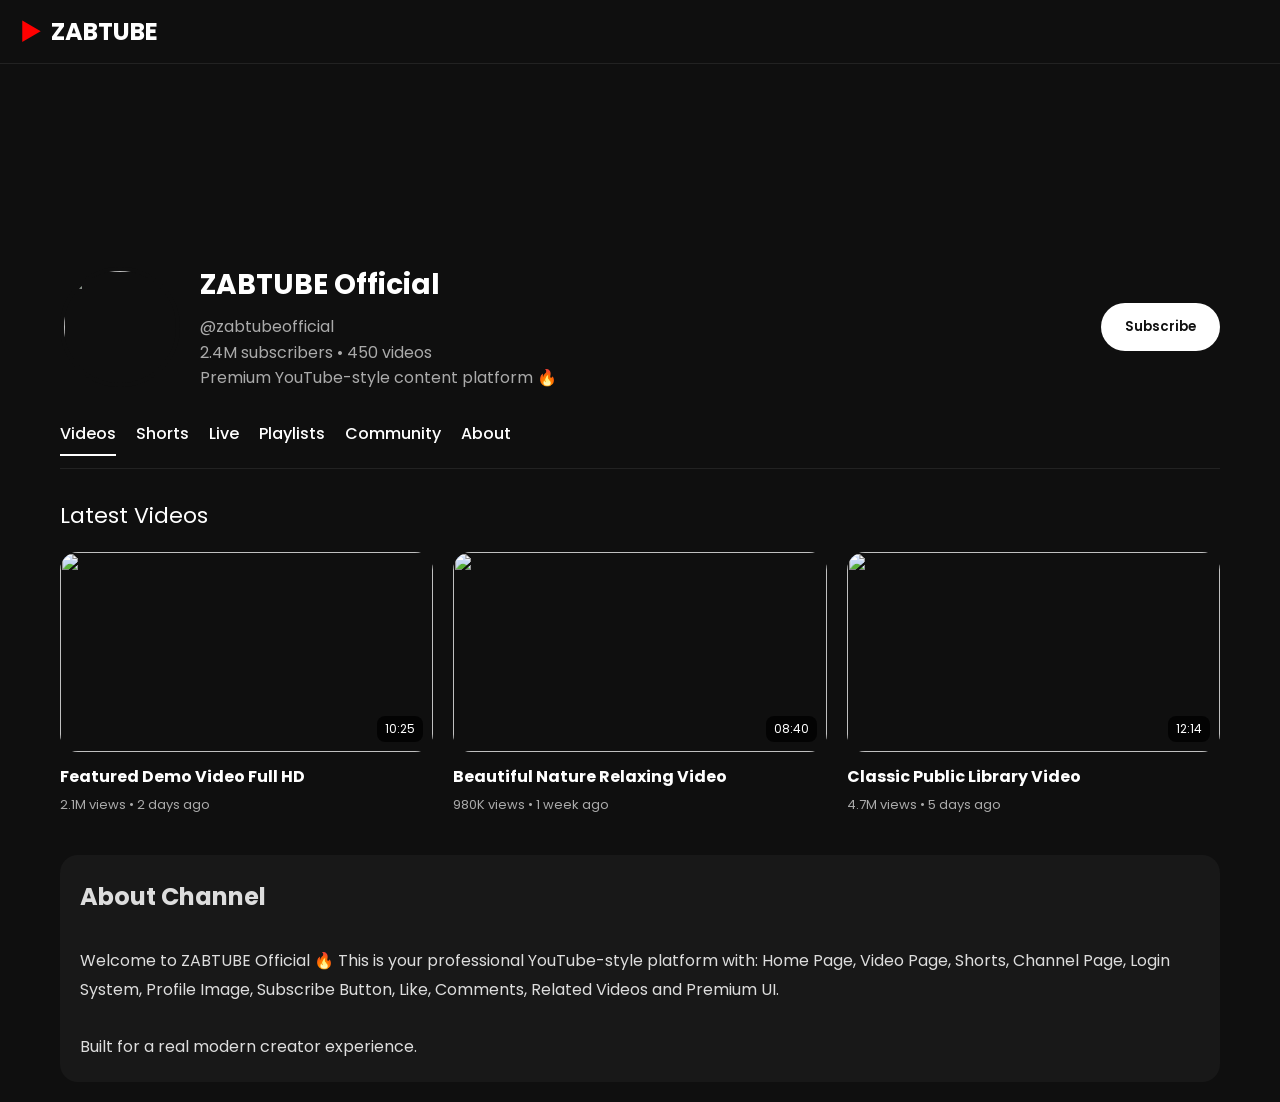
==== channel.html @ 4d110b27 "Create channel.html" ====
<!DOCTYPE html>
<html lang="hi">
<head>
<meta charset="UTF-8">
<meta name="viewport" content="width=device-width, initial-scale=1.0">
<title>ZABTUBE Channel</title>

<link href="https://fonts.googleapis.com/css2?family=Poppins:wght@300;400;500;600;700&display=swap" rel="stylesheet">

<style>
*{
  margin:0;
  padding:0;
  box-sizing:border-box;
  font-family:'Poppins',sans-serif;
}

body{
  background:#0f0f0f;
  color:#fff;
}

header{
  position:sticky;
  top:0;
  z-index:999;
  background:#0f0f0f;
  border-bottom:1px solid #222;
  padding:14px 20px;
  display:flex;
  align-items:center;
}

.logo{
  display:flex;
  align-items:center;
  gap:10px;
  font-size:24px;
  font-weight:700;
  cursor:pointer;
}

.logo span{
  color:#ff0000;
}

.banner{
  width:100%;
  height:240px;
  background:url('https://images.unsplash.com/photo-1498050108023-c5249f4df085') center/cover;
}

.channel-wrapper{
  max-width:1200px;
  margin:auto;
  padding:20px;
}

.channel-header{
  display:flex;
  align-items:center;
  justify-content:space-between;
  flex-wrap:wrap;
  gap:20px;
  margin-top:-60px;
}

.channel-left{
  display:flex;
  align-items:center;
  gap:20px;
}

.channel-avatar{
  width:120px;
  height:120px;
  border-radius:50%;
  border:4px solid #0f0f0f;
  object-fit:cover;
}

.channel-info h1{
  font-size:28px;
  margin-bottom:8px;
}

.channel-meta{
  color:#aaa;
  line-height:1.6;
}

.subscribe-btn{
  padding:14px 24px;
  border:none;
  border-radius:30px;
  background:#fff;
  color:#111;
  font-weight:600;
  cursor:pointer;
}

.tabs{
  display:flex;
  gap:20px;
  margin:30px 0;
  border-bottom:1px solid #222;
  padding-bottom:12px;
  overflow-x:auto;
}

.tab{
  cursor:pointer;
  white-space:nowrap;
  font-weight:500;
}

.tab.active{
  color:#fff;
  border-bottom:2px solid #fff;
  padding-bottom:8px;
}

.section-title{
  font-size:22px;
  margin-bottom:20px;
}

.videos{
  display:grid;
  grid-template-columns:repeat(auto-fit,minmax(300px,1fr));
  gap:20px;
}

.card{
  cursor:pointer;
}

.thumbnail{
  border-radius:18px;
  overflow:hidden;
  position:relative;
}

.thumbnail img{
  width:100%;
  height:200px;
  object-fit:cover;
  display:block;
}

.duration{
  position:absolute;
  bottom:10px;
  right:10px;
  background:rgba(0,0,0,.8);
  padding:4px 8px;
  border-radius:8px;
  font-size:12px;
}

.card h3{
  margin-top:12px;
  font-size:16px;
}

.meta{
  margin-top:6px;
  font-size:13px;
  color:#aaa;
}

.about-box{
  margin-top:40px;
  background:#181818;
  padding:20px;
  border-radius:18px;
  line-height:1.8;
  color:#ddd;
}

@media(max-width:768px){
  .channel-header{
    flex-direction:column;
    align-items:flex-start;
  }

  .channel-left{
    flex-direction:column;
    align-items:flex-start;
  }

  .channel-avatar{
    width:100px;
    height:100px;
  }
}
</style>
</head>
<body>

<header>
  <div class="logo" onclick="window.location.href='index.html'">
    <span>▶</span> ZABTUBE
  </div>
</header>

<div class="banner"></div>

<div class="channel-wrapper">

  <div class="channel-header">

    <div class="channel-left">
      <img 
        class="channel-avatar"
        src="https://i.pravatar.cc/300?img=8"
      >

      <div class="channel-info">
        <h1>ZABTUBE Official</h1>

        <div class="channel-meta">
          @zabtubeofficial <br>
          2.4M subscribers • 450 videos <br>
          Premium YouTube-style content platform 🔥
        </div>
      </div>
    </div>

    <button class="subscribe-btn">
      Subscribe
    </button>

  </div>

  <div class="tabs">
    <div class="tab active">Videos</div>
    <div class="tab">Shorts</div>
    <div class="tab">Live</div>
    <div class="tab">Playlists</div>
    <div class="tab">Community</div>
    <div class="tab">About</div>
  </div>

  <div class="section-title">
    Latest Videos
  </div>

  <div class="videos">

    <div class="card" onclick="window.location.href='video.html'">
      <div class="thumbnail">
        <img src="https://i.ytimg.com/vi/dQw4w9WgXcQ/hqdefault.jpg">
        <div class="duration">10:25</div>
      </div>

      <h3>Featured Demo Video Full HD</h3>
      <div class="meta">
        2.1M views • 2 days ago
      </div>
    </div>

    <div class="card" onclick="window.location.href='video.html'">
      <div class="thumbnail">
        <img src="https://i.ytimg.com/vi/ysz5S6PUM-U/hqdefault.jpg">
        <div class="duration">08:40</div>
      </div>

      <h3>Beautiful Nature Relaxing Video</h3>
      <div class="meta">
        980K views • 1 week ago
      </div>
    </div>

    <div class="card" onclick="window.location.href='video.html'">
      <div class="thumbnail">
        <img src="https://i.ytimg.com/vi/jNQXAC9IVRw/hqdefault.jpg">
        <div class="duration">12:14</div>
      </div>

      <h3>Classic Public Library Video</h3>
      <div class="meta">
        4.7M views • 5 days ago
      </div>
    </div>

  </div>

  <div class="about-box">
    <h2>About Channel</h2>
    <br>
    Welcome to ZABTUBE Official 🔥  
    This is your professional YouTube-style platform with:
    Home Page, Video Page, Shorts, Channel Page,
    Login System, Profile Image, Subscribe Button,
    Like, Comments, Related Videos and Premium UI.

    <br><br>

    Built for a real modern creator experience.
  </div>

</div>

</body>
</html>
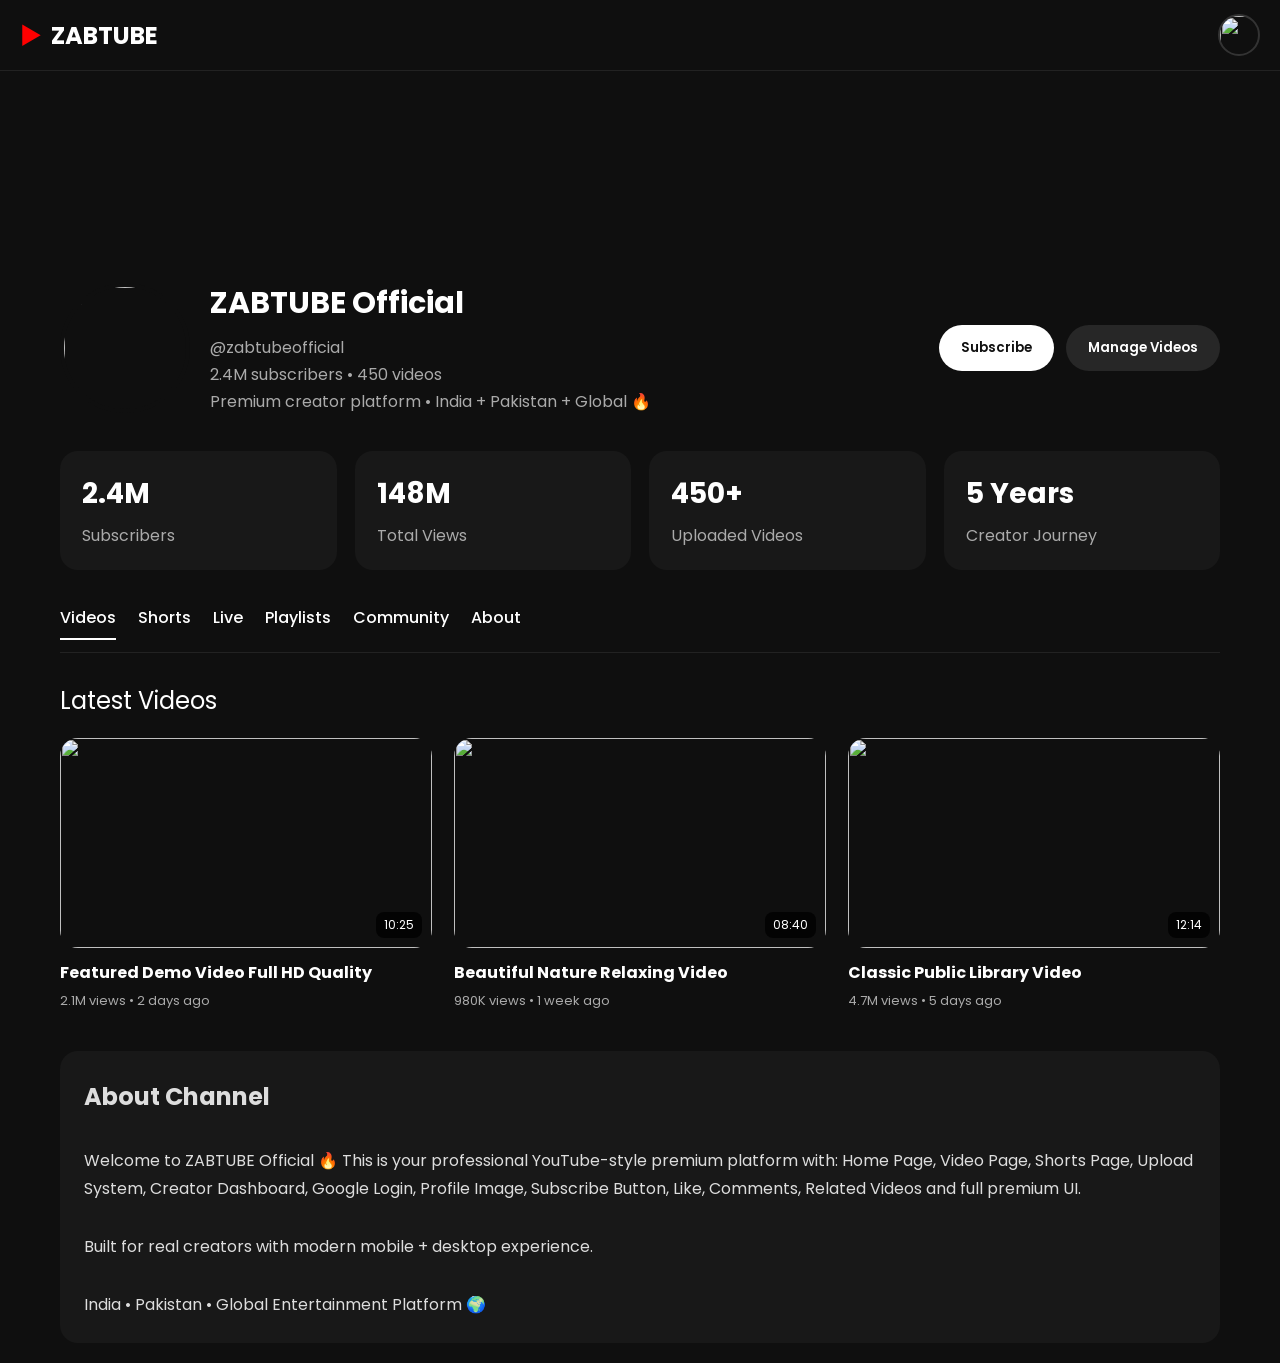
==== commit 8ea8185f: "Update channel.html" ====
--- a/channel.html
+++ b/channel.html
@@ -29,6 +29,7 @@
   padding:14px 20px;
   display:flex;
   align-items:center;
+  justify-content:space-between;
 }
 
 .logo{
@@ -44,9 +45,23 @@
   color:#ff0000;
 }
 
+.header-right{
+  display:flex;
+  align-items:center;
+  gap:15px;
+}
+
+.profile-mini{
+  width:42px;
+  height:42px;
+  border-radius:50%;
+  object-fit:cover;
+  border:2px solid #333;
+}
+
 .banner{
   width:100%;
-  height:240px;
+  height:260px;
   background:url('https://images.unsplash.com/photo-1498050108023-c5249f4df085') center/cover;
 }
 
@@ -58,11 +73,11 @@
 
 .channel-header{
   display:flex;
+  justify-content:space-between;
   align-items:center;
-  justify-content:space-between;
   flex-wrap:wrap;
   gap:20px;
-  margin-top:-60px;
+  margin-top:-70px;
 }
 
 .channel-left{
@@ -72,63 +87,98 @@
 }
 
 .channel-avatar{
-  width:120px;
-  height:120px;
+  width:130px;
+  height:130px;
   border-radius:50%;
+  object-fit:cover;
   border:4px solid #0f0f0f;
-  object-fit:cover;
 }
 
 .channel-info h1{
+  font-size:30px;
+  margin-bottom:8px;
+}
+
+.channel-meta{
+  color:#aaa;
+  line-height:1.7;
+}
+
+.channel-buttons{
+  display:flex;
+  gap:12px;
+  flex-wrap:wrap;
+}
+
+.btn{
+  padding:13px 22px;
+  border:none;
+  border-radius:30px;
+  cursor:pointer;
+  font-weight:600;
+}
+
+.subscribe-btn{
+  background:#fff;
+  color:#111;
+}
+
+.manage-btn{
+  background:#272727;
+  color:#fff;
+}
+
+.stats{
+  display:grid;
+  grid-template-columns:repeat(auto-fit,minmax(220px,1fr));
+  gap:18px;
+  margin:35px 0;
+}
+
+.stat-box{
+  background:#181818;
+  padding:22px;
+  border-radius:18px;
+}
+
+.stat-box h3{
   font-size:28px;
   margin-bottom:8px;
 }
 
-.channel-meta{
+.stat-box p{
   color:#aaa;
-  line-height:1.6;
-}
-
-.subscribe-btn{
-  padding:14px 24px;
-  border:none;
-  border-radius:30px;
-  background:#fff;
-  color:#111;
-  font-weight:600;
-  cursor:pointer;
 }
 
 .tabs{
   display:flex;
-  gap:20px;
-  margin:30px 0;
+  gap:22px;
+  overflow-x:auto;
   border-bottom:1px solid #222;
   padding-bottom:12px;
-  overflow-x:auto;
+  margin-bottom:30px;
 }
 
 .tab{
+  white-space:nowrap;
   cursor:pointer;
-  white-space:nowrap;
   font-weight:500;
 }
 
 .tab.active{
-  color:#fff;
   border-bottom:2px solid #fff;
   padding-bottom:8px;
 }
 
 .section-title{
-  font-size:22px;
+  font-size:24px;
   margin-bottom:20px;
 }
 
 .videos{
   display:grid;
   grid-template-columns:repeat(auto-fit,minmax(300px,1fr));
-  gap:20px;
+  gap:22px;
 }
 
 .card{
@@ -136,22 +186,22 @@
 }
 
 .thumbnail{
+  position:relative;
   border-radius:18px;
   overflow:hidden;
-  position:relative;
 }
 
 .thumbnail img{
   width:100%;
-  height:200px;
+  height:210px;
   object-fit:cover;
   display:block;
 }
 
 .duration{
   position:absolute;
+  right:10px;
   bottom:10px;
-  right:10px;
   background:rgba(0,0,0,.8);
   padding:4px 8px;
   border-radius:8px;
@@ -165,14 +215,14 @@
 
 .meta{
   margin-top:6px;
+  color:#aaa;
   font-size:13px;
-  color:#aaa;
 }
 
 .about-box{
   margin-top:40px;
   background:#181818;
-  padding:20px;
+  padding:24px;
   border-radius:18px;
   line-height:1.8;
   color:#ddd;
@@ -193,112 +243,159 @@
     width:100px;
     height:100px;
   }
+
+  .banner{
+    height:180px;
+  }
 }
 </style>
 </head>
 <body>
 
 <header>
-  <div class="logo" onclick="window.location.href='index.html'">
-    <span>▶</span> ZABTUBE
-  </div>
+
+<div class="logo" onclick="window.location.href='index.html'">
+  <span>▶</span> ZABTUBE
+</div>
+
+<div class="header-right">
+  <img class="profile-mini" src="https://i.pravatar.cc/100?img=8">
+</div>
+
 </header>
 
 <div class="banner"></div>
 
 <div class="channel-wrapper">
 
-  <div class="channel-header">
-
-    <div class="channel-left">
-      <img 
-        class="channel-avatar"
-        src="https://i.pravatar.cc/300?img=8"
-      >
-
-      <div class="channel-info">
-        <h1>ZABTUBE Official</h1>
-
-        <div class="channel-meta">
-          @zabtubeofficial <br>
-          2.4M subscribers • 450 videos <br>
-          Premium YouTube-style content platform 🔥
-        </div>
-      </div>
-    </div>
-
-    <button class="subscribe-btn">
-      Subscribe
-    </button>
-
-  </div>
-
-  <div class="tabs">
-    <div class="tab active">Videos</div>
-    <div class="tab">Shorts</div>
-    <div class="tab">Live</div>
-    <div class="tab">Playlists</div>
-    <div class="tab">Community</div>
-    <div class="tab">About</div>
-  </div>
-
-  <div class="section-title">
-    Latest Videos
-  </div>
-
-  <div class="videos">
-
-    <div class="card" onclick="window.location.href='video.html'">
-      <div class="thumbnail">
-        <img src="https://i.ytimg.com/vi/dQw4w9WgXcQ/hqdefault.jpg">
-        <div class="duration">10:25</div>
-      </div>
-
-      <h3>Featured Demo Video Full HD</h3>
-      <div class="meta">
-        2.1M views • 2 days ago
-      </div>
-    </div>
-
-    <div class="card" onclick="window.location.href='video.html'">
-      <div class="thumbnail">
-        <img src="https://i.ytimg.com/vi/ysz5S6PUM-U/hqdefault.jpg">
-        <div class="duration">08:40</div>
-      </div>
-
-      <h3>Beautiful Nature Relaxing Video</h3>
-      <div class="meta">
-        980K views • 1 week ago
-      </div>
-    </div>
-
-    <div class="card" onclick="window.location.href='video.html'">
-      <div class="thumbnail">
-        <img src="https://i.ytimg.com/vi/jNQXAC9IVRw/hqdefault.jpg">
-        <div class="duration">12:14</div>
-      </div>
-
-      <h3>Classic Public Library Video</h3>
-      <div class="meta">
-        4.7M views • 5 days ago
-      </div>
-    </div>
-
-  </div>
-
-  <div class="about-box">
-    <h2>About Channel</h2>
-    <br>
-    Welcome to ZABTUBE Official 🔥  
-    This is your professional YouTube-style platform with:
-    Home Page, Video Page, Shorts, Channel Page,
-    Login System, Profile Image, Subscribe Button,
-    Like, Comments, Related Videos and Premium UI.
-
-    <br><br>
-
-    Built for a real modern creator experience.
-  </div>
+<div class="channel-header">
+
+<div class="channel-left">
+
+<img
+class="channel-avatar"
+src="https://i.pravatar.cc/300?img=8"
+>
+
+<div class="channel-info">
+<h1>ZABTUBE Official</h1>
+
+<div class="channel-meta">
+@zabtubeofficial <br>
+2.4M subscribers • 450 videos <br>
+Premium creator platform • India + Pakistan + Global 🔥
+</div>
+</div>
+
+</div>
+
+<div class="channel-buttons">
+<button class="btn subscribe-btn">
+Subscribe
+</button>
+
+<button class="btn manage-btn">
+Manage Videos
+</button>
+</div>
+
+</div>
+
+<div class="stats">
+
+<div class="stat-box">
+<h3>2.4M</h3>
+<p>Subscribers</p>
+</div>
+
+<div class="stat-box">
+<h3>148M</h3>
+<p>Total Views</p>
+</div>
+
+<div class="stat-box">
+<h3>450+</h3>
+<p>Uploaded Videos</p>
+</div>
+
+<div class="stat-box">
+<h3>5 Years</h3>
+<p>Creator Journey</p>
+</div>
+
+</div>
+
+<div class="tabs">
+<div class="tab active">Videos</div>
+<div class="tab">Shorts</div>
+<div class="tab">Live</div>
+<div class="tab">Playlists</div>
+<div class="tab">Community</div>
+<div class="tab">About</div>
+</div>
+
+<div class="section-title">
+Latest Videos
+</div>
+
+<div class="videos">
+
+<div class="card" onclick="window.location.href='video.html'">
+<div class="thumbnail">
+<img src="https://i.ytimg.com/vi/dQw4w9WgXcQ/hqdefault.jpg">
+<div class="duration">10:25</div>
+</div>
+
+<h3>Featured Demo Video Full HD Quality</h3>
+<div class="meta">
+2.1M views • 2 days ago
+</div>
+</div>
+
+<div class="card" onclick="window.location.href='video.html'">
+<div class="thumbnail">
+<img src="https://i.ytimg.com/vi/ysz5S6PUM-U/hqdefault.jpg">
+<div class="duration">08:40</div>
+</div>
+
+<h3>Beautiful Nature Relaxing Video</h3>
+<div class="meta">
+980K views • 1 week ago
+</div>
+</div>
+
+<div class="card" onclick="window.location.href='video.html'">
+<div class="thumbnail">
+<img src="https://i.ytimg.com/vi/jNQXAC9IVRw/hqdefault.jpg">
+<div class="duration">12:14</div>
+</div>
+
+<h3>Classic Public Library Video</h3>
+<div class="meta">
+4.7M views • 5 days ago
+</div>
+</div>
+
+</div>
+
+<div class="about-box">
+<h2>About Channel</h2>
+<br>
+
+Welcome to ZABTUBE Official 🔥
+
+This is your professional YouTube-style premium platform with:
+
+Home Page, Video Page, Shorts Page, Upload System, Creator Dashboard, Google Login, Profile Image, Subscribe Button, Like, Comments, Related Videos and full premium UI.
+
+<br><br>
+
+Built for real creators with modern mobile + desktop experience.
+
+<br><br>
+
+India • Pakistan • Global Entertainment Platform 🌍
+</div>
 
 </div>
 
